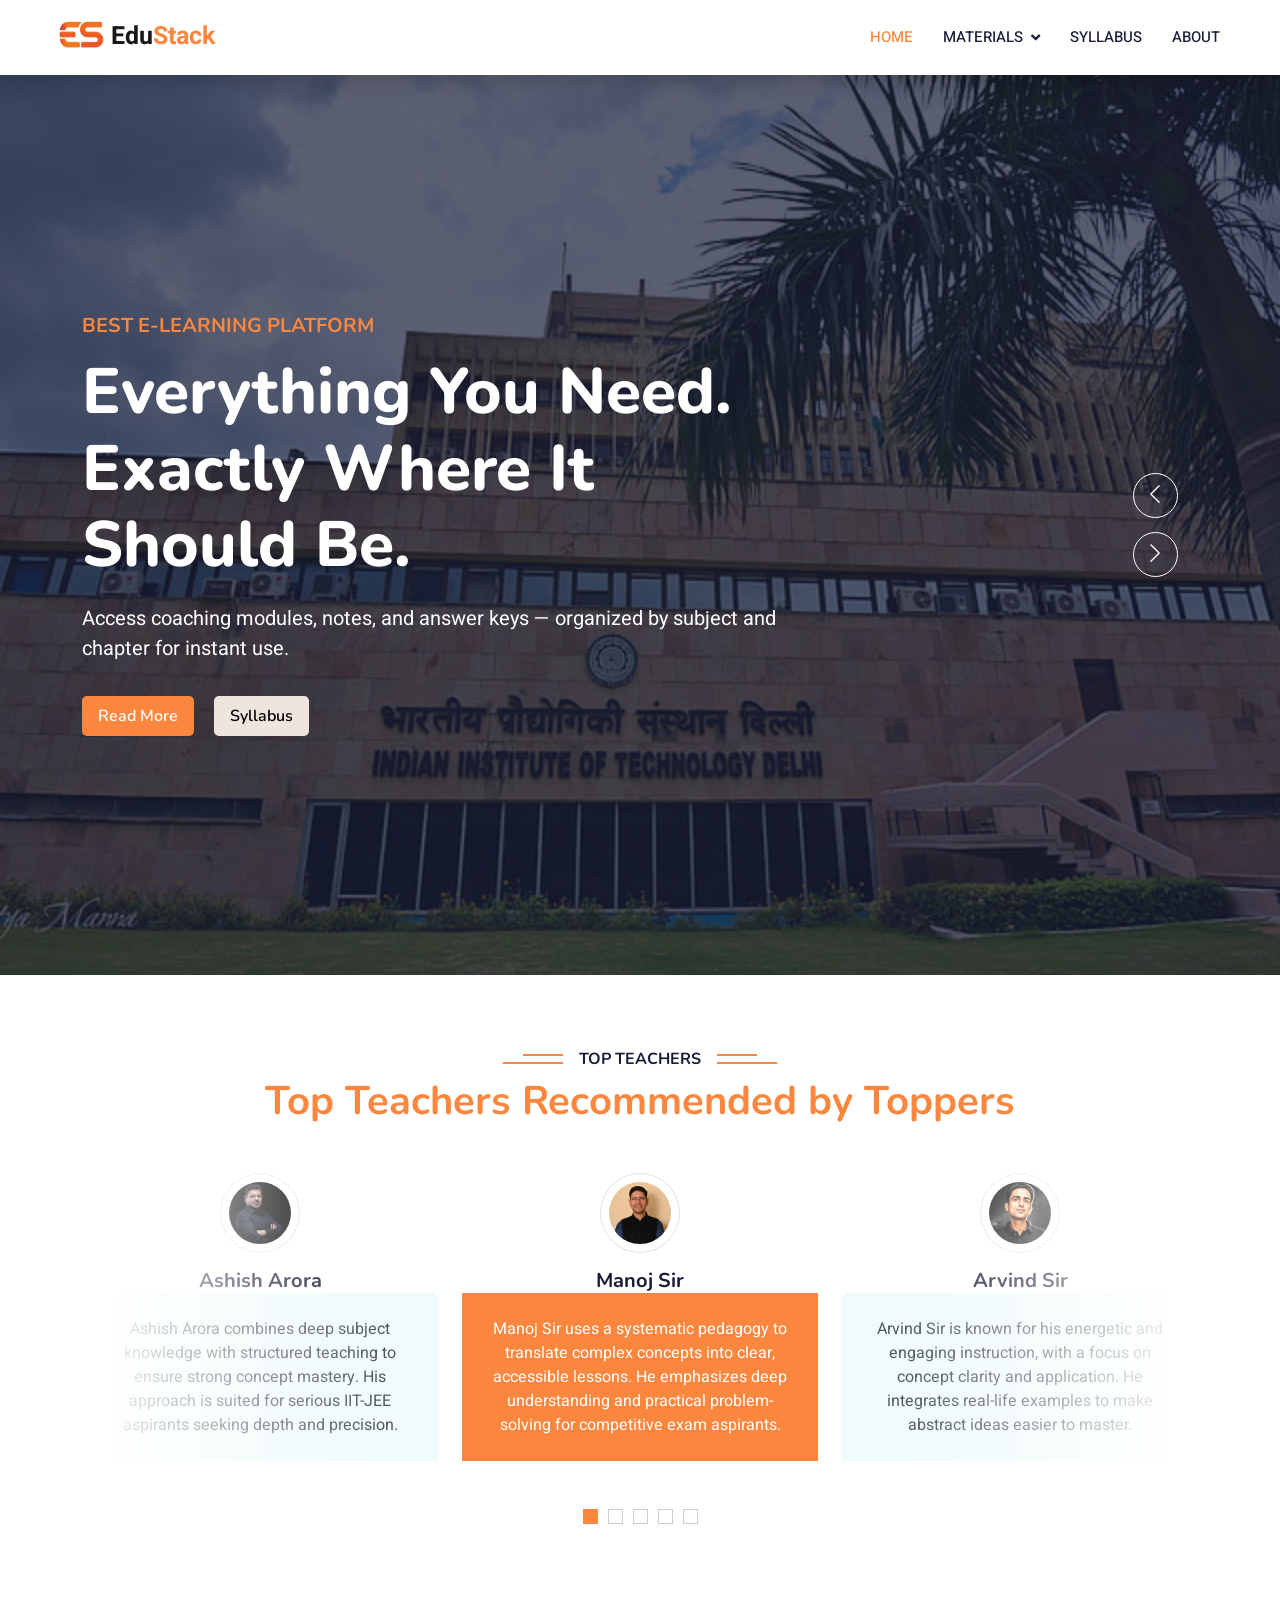
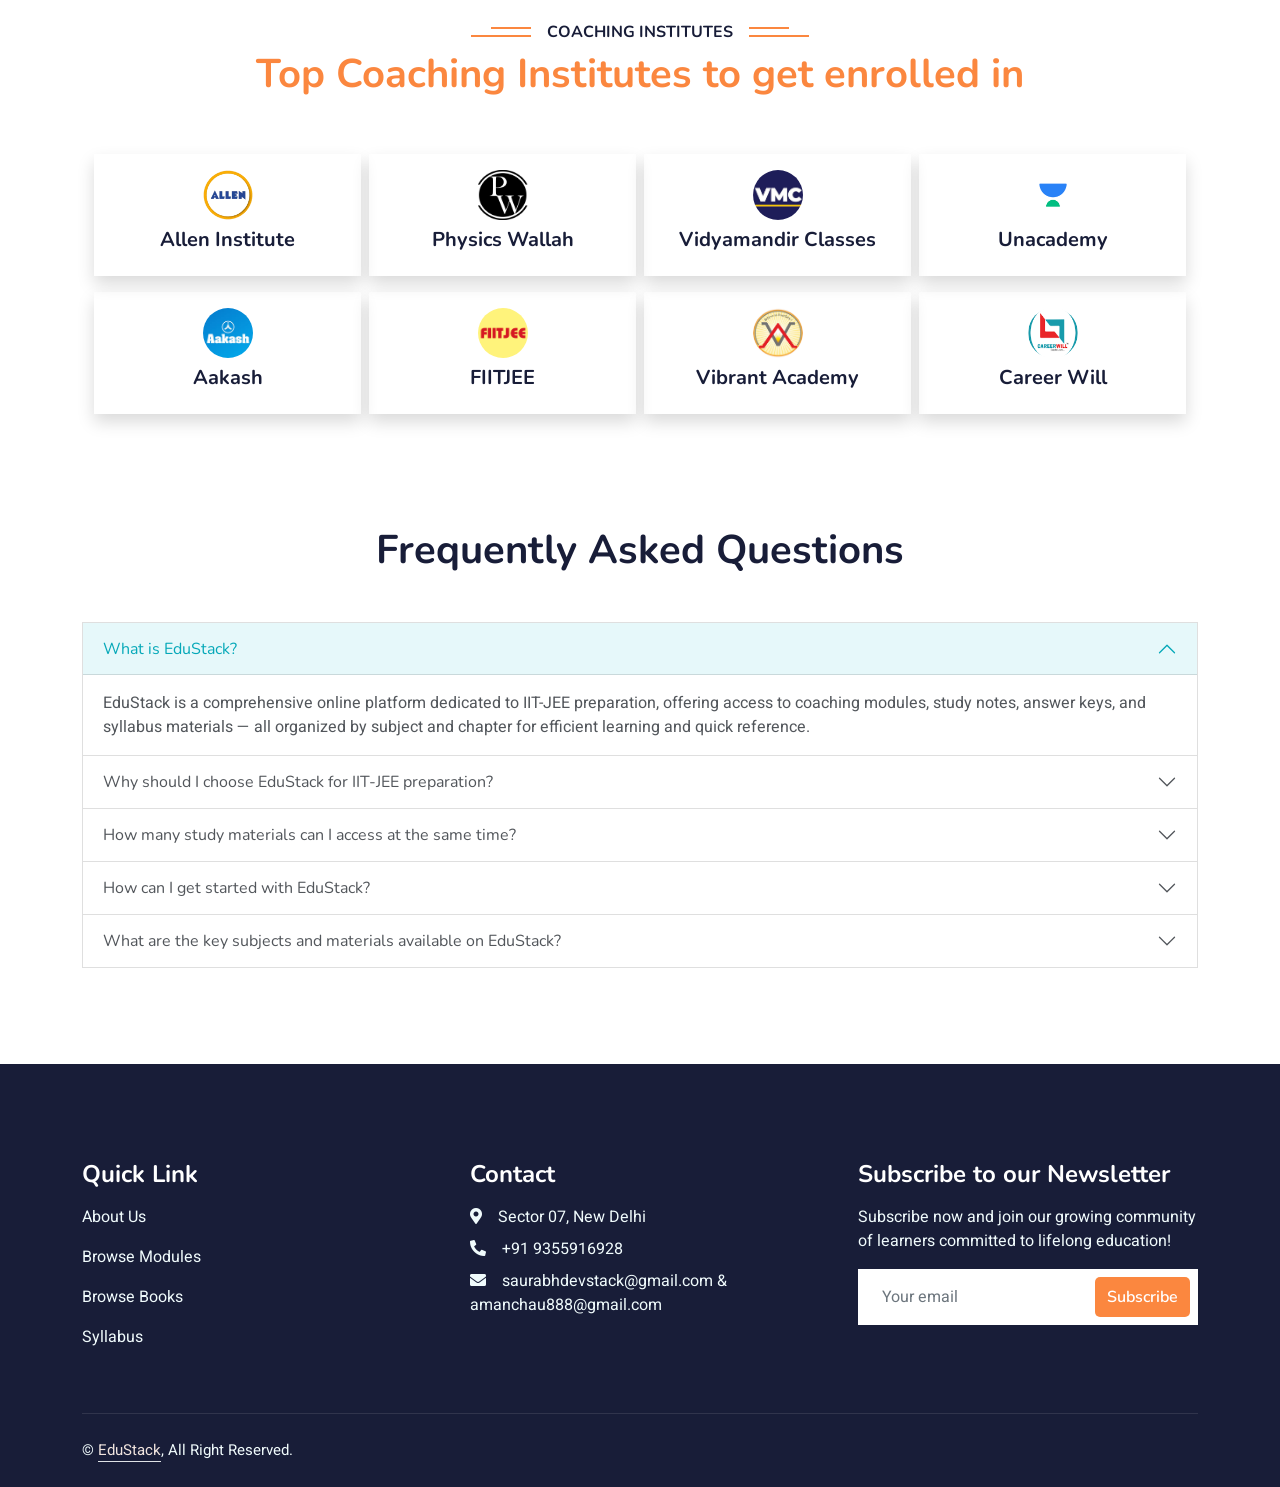
==== index.html @ 65d160c7 "Initial commit: IIT-JEE Web preparation platform" ====
<!DOCTYPE html>
<html lang="en">

<head>
    <meta charset="utf-8">
    <meta name="google-translate-customization" content="9f841e7780177523-3214ceb76f765f38-gc38c6fe6f9d06436-c">
    </meta>

    <title>EduStack : IIT-JEE Preparation</title>
    <meta content="width=device-width, initial-scale=1.0" name="viewport">
    <meta content="" name="keywords">
    <meta content="" name="description">

    <!-- Favicon -->
    <link href="img/icon.png" rel="icon">

    <!-- Google Web Fonts -->
    <link rel="preconnect" href="https://fonts.googleapis.com">
    <link rel="preconnect" href="https://fonts.gstatic.com" crossorigin>
    <link
        href="https://fonts.googleapis.com/css2?family=Heebo:wght@400;500;600&family=Nunito:wght@600;700;800&display=swap"
        rel="stylesheet">

    <!-- Icon Font Stylesheet -->
    <link href="https://cdnjs.cloudflare.com/ajax/libs/font-awesome/5.10.0/css/all.min.css" rel="stylesheet">
    <link href="https://cdn.jsdelivr.net/npm/bootstrap-icons@1.4.1/font/bootstrap-icons.css" rel="stylesheet">

    <!-- Libraries Stylesheet -->
    <link href="lib/animate/animate.min.css" rel="stylesheet">
    <link href="lib/owlcarousel/assets/owl.carousel.min.css" rel="stylesheet">

    <!-- Customized Bootstrap Stylesheet -->
    <link href="css/bootstrap.min.css" rel="stylesheet">

    <!-- Template Stylesheet -->
    <link href="css/style.css" rel="stylesheet">
   
</head>

<body>
    <!-- Spinner Start -->
    <div id="spinner"
        class="show bg-white position-fixed translate-middle w-100 vh-100 top-50 start-50 d-flex align-items-center justify-content-center">
        <div class="spinner-border text-primary" style="width: 3rem; height: 3rem;" role="status">
            <span class="sr-only">Loading...</span>
        </div>
    </div>
    <!-- Spinner End -->


    <!-- Navbar Start -->
    <nav class="navbar navbar-expand-lg bg-white navbar-light shadow sticky-top p-0">
        <a href="index.html" class="navbar-brand d-flex align-items-center px-4 px-lg-5">
            <p class="m-2 fw-bold" style="font-size: 25px;"><img src="img/icon.png" alt="" height="50px">Edu<span
                    style="color: var(--primary);">Stack</span></p>
        </a>
        <button type="button" class="navbar-toggler me-4" data-bs-toggle="collapse" data-bs-target="#navbarCollapse">
            <span class="navbar-toggler-icon"></span>
        </button>
        <div class="collapse navbar-collapse" id="navbarCollapse">
            <div class="navbar-nav ms-auto p-4 p-lg-0">
                <a href="index.html" class="nav-item nav-link active">Home</a>
                <div class="nav-item dropdown">
                    <a href="#" class="nav-link dropdown-toggle" data-bs-toggle="dropdown">Materials</a>
                    <div class="dropdown-menu fade-down m-0">
                        <a href="modules.html" class="dropdown-item">Modules</a>
                        <a href="classic.html" class="dropdown-item">Classic Books</a>
                    </div>
                </div>
                <a href="syllabus.html" class="nav-item nav-link">Syllabus</a>
                <a href="about.html" class="nav-item nav-link">About</a>
                <a href="#" class="nav-item nav-link">
                    
                </a>
            </div>
        </div>
    </nav>
    <!-- Navbar End -->


    <!-- Carousel Start -->
    <div class="container-fluid p-0 mb-4">
        <div class="owl-carousel header-carousel position-relative">
            <div class="owl-carousel-item position-relative">
                <img class="img-fluid w-100 h-100" src="img/carousel-1.jpg" alt="bg-image">
                <div class="position-absolute top-0 start-0 w-100 h-100 d-flex align-items-center"
                    style="background: #181d38b3;">
                    <div class="container">
                        <div class="row justify-content-start">
                            <div class="col-sm-10 col-lg-8">
                                <h5 class=" text-uppercase mb-3 animated slideInDown" style="color: var(--primary);">Best
                                    E-learning platform</h5>
                                <h1 class="display-3 text-white animated slideInDown">Everything You Need. Exactly Where It Should Be.</h1>
                                <p class=" text-white mb-4 pb-2">Access coaching modules, notes, and answer keys — organized by subject and chapter for instant use.</p>
                                <a href="about.html"
                                    class="btn btn-primary py-md-2 px-md-3 me-3 animated slideInLeft">Read More</a>
                                <a href="syllabus.html" class="btn btn-light py-md-2 px-md-3 animated slideInRight">Syllabus</a>
                            </div>
                        </div>
                    </div>
                </div>
            </div>
            <div class="owl-carousel-item position-relative">
                <img class="img-fluid w-100 h-100" src="img/carousel-2.jpg" alt="bg-image">
                <div class="position-absolute top-0 start-0 w-100 h-100 d-flex align-items-center"
                    style="background: rgba(24, 29, 56, .7);">
                    <div class="container">
                        <div class="row justify-content-start">
                            <div class="col-sm-10 col-lg-8">
                                <h5 class="text-uppercase mb-3 animated slideInDown" style="color: var(--primary);">Organized Learning</h5>
                                <h1 class="display-3 text-white animated slideInDown">Your Modules. Structured. Easy to Navigate.
                                </h1>
                                <p class="text-white mb-4 pb-2">Browse by coaching, subject, and chapter — no more wasting time searching inside large PDFs.</p>
                                <a href="modules.html"
                                    class="btn btn-primary py-md-2 px-md-3 me-3 animated slideInLeft">Browse Modules</a>
                                <a href="classic.html" class="btn btn-light py-md-2 px-md-3 animated slideInRight">Books</a>
                            </div>
                        </div>
                    </div>
                </div>
            </div>
        </div>
    </div>
    <!-- Carousel End -->


    <!-- Service Start -->
    <div class="container-xxl py-5">
        <div class="container">
            <div class="row g-2 text-center">
                <div class="col-12 wow fadeInUp" data-wow-delay="0.3s">
                    <h6 class="section-title bg-white text-center px-3">Top Teachers</h6>
                    <h1 style="color: var(--primary);">Top Teachers Recommended by Toppers</h1>
                    <!-- <p class="mb-5">
                        Learn from the most trusted teachers chosen by high-performing students. No confusion — just proven guidance for Physics, Chemistry, and Maths.
                    </p> -->
                    <p class="mb-5"></p>
                </div>
            </div>
            <div class="owl-carousel testimonial-carousel position-relative">
                <div class="testimonial-item text-center">
                    <img class="border rounded-circle p-2 mx-auto mb-3" src="img/icon1.jpg" style="width: 80px; height: 80px;">
                    <h5 class="mb-0">Manoj Sir</h5>
                    <div class="testimonial-text bg-light text-center p-4">
                        <p class="mb-0">Manoj Sir uses a systematic pedagogy to translate complex concepts into clear, accessible lessons. He emphasizes deep understanding and practical problem-solving for competitive exam aspirants.</p>
                    </div>
                </div>
                <div class="testimonial-item text-center">
                    <img class="border rounded-circle p-2 mx-auto mb-3" src="img/icon2.jpg" style="width: 80px; height: 80px;">
                    <h5 class="mb-0">Arvind Sir</h5>
                    <div class="testimonial-text bg-light text-center p-4">
                        <p class="mb-0">Arvind Sir is known for his energetic and engaging instruction, with a focus on concept clarity and application. He integrates real-life examples to make abstract ideas easier to master.</p>
                    </div>
                </div>
                <div class="testimonial-item text-center">
                    <img class="border rounded-circle p-2 mx-auto mb-3" src="img/icon3.jpg" style="width: 80px; height: 80px;">
                    <h5 class="mb-0">Nitin Vijay Sir</h5>
                    <div class="testimonial-text bg-light text-center p-4">
                        <p class="mb-0">Nitin Vijay Sir delivers structured lessons with step-by-step clarity and exam-focused strategy. His method improves students’ problem-solving efficiency and confidence for competitive exams.</p>
                    </div>
                </div>
                <div class="testimonial-item text-center">
                    <img class="border rounded-circle p-2 mx-auto mb-3" src="img/icon4.jpg" style="width: 80px; height: 80px;">
                    <h5 class="mb-0">MS Chouhan Sir</h5>
                    <div class="testimonial-text bg-light text-center p-4">
                        <p class="mb-0">MS Chouhan Sir is a veteran instructor who simplifies complex ideas and builds advanced problem-solving skills. His systematic framework is designed to prepare students for high-level competitive challenges.</p>
                    </div>
                </div>
                <div class="testimonial-item text-center">
                    <img class="border rounded-circle p-2 mx-auto mb-3" src="img/icon5.jpg" style="width: 80px; height: 80px;">
                    <h5 class="mb-0">Ashish Arora</h5>
                    <div class="testimonial-text bg-light text-center p-4">
                        <p class="mb-0">Ashish Arora combines deep subject knowledge with structured teaching to ensure strong concept mastery. His approach is suited for serious IIT-JEE aspirants seeking depth and precision.</p>
                    </div>
                </div>
            </div>
        </div>
    </div>
    <!-- Service End -->


    <!-- Categories Start -->
    <div class="container-xxl py-5 category">
        <div class="container">
            <div class="text-center wow fadeInUp" data-wow-delay="0.1s">
                <h6 class="section-title bg-white text-center px-3">Coaching Institutes</h6>
                <h1 class="mb-5" style="color: var(--primary);">Top Coaching Institutes to get enrolled in</h1>
            </div>
            <div class="row g-2 m-2">
                <div class="col-lg-3 col-md-6  text-center">
                    <div class="content shadow p-3 mb-2 wow fadeInUp" data-wow-delay="0.3s">

                        <img src="img/cat1.png" class="img-fluid" alt="categories"></i>

                        <h5 class="my-2">
                            <a href="#" class="text-center">Allen Institute</a>
                        </h5>
                    </div>
                </div>
                <div class="col-lg-3 col-md-6  text-center">
                    <div class="content shadow p-3 mb-2 wow fadeInUp" data-wow-delay="0.3s">

                        <img src="img/cat2.png" class="img-fluid" alt="categories"></i>

                        <h5 class="my-2">
                            <a href="#" class="text-center">Physics Wallah</a>
                        </h5>
                    </div>
                </div>
                <div class="col-lg-3 col-md-6  text-center">
                    <div class="content shadow p-3 mb-2 wow fadeInUp" data-wow-delay="0.3s">

                        <img src="img/cat4.png" class="img-fluid" alt="categories" style="border-radius: 50%;"></i>

                        <h5 class="my-2">
                            <a href="#" class="text-center">Vidyamandir Classes</a>
                        </h5>
                    </div>
                </div>
                <div class="col-lg-3 col-md-6  text-center">
                    <div class="content shadow p-3 mb-2 wow fadeInUp" data-wow-delay="0.3s">

                        <img src="img/cat3.png" class="img-fluid" alt="categories"></i>

                        <h5 class="my-2">
                            <a href="#" class="text-center">Unacademy</a>
                        </h5>
                    </div>
                </div>
                <div class="col-lg-3 col-md-6  text-center">
                    <div class="content shadow p-3 mb-2 wow fadeInUp" data-wow-delay="0.3s">

                        <img src="img/cat5.jpg" class="img-fluid" alt="categories" style="border-radius: 50%;"></i>

                        <h5 class="my-2">
                            <a href="#" class="text-center">Aakash</a>
                        </h5>
                    </div>
                </div>
                <div class="col-lg-3 col-md-6  text-center">
                    <div class="content shadow p-3 mb-2 wow fadeInUp" data-wow-delay="0.3s">

                        <img src="img/cat6.png" class="img-fluid" alt="categories" style="border-radius: 50%;"></i>

                        <h5 class="my-2">
                            <a href="#" class="text-center">FIITJEE</a>
                        </h5>
                    </div>
                </div>
                <div class="col-lg-3 col-md-6  text-center">
                    <div class="content shadow p-3 mb-2 wow fadeInUp" data-wow-delay="0.3s">

                        <img src="img/cat7.jpg" class="img-fluid" alt="categories" style="border-radius: 50%;"></i>

                        <h5 class="my-2">
                            <a href="#" class="text-center">Vibrant Academy</a>
                        </h5>
                    </div>
                </div>
                <div class="col-lg-3 col-md-6  text-center">
                    <div class="content shadow p-3 mb-2 wow fadeInUp" data-wow-delay="0.3s">

                        <img src="img/cat8.png" class="img-fluid" alt="categories" style="border-radius: 50%;"></i>

                        <h5 class="my-2">
                            <a href="#" class="text-center">Career Will</a>
                        </h5>
                    </div>
                </div>
            </div>
        </div>
    </div>
    <!-- Categories End -->

    <!-- FAQ Start  -->
    <div class="container-xxl py-5 category">
        <div class="container">
            <div class="text-center wow fadeInUp" data-wow-delay="0.1s">
                
                <h1 class="mb-5">Frequently Asked Questions</h1>
            </div>
            <div class="row g-2">
                <div class="col-12">
                    <div class="accordion" id="accordionExample">
                        <div class="accordion-item">
                          <h2 class="accordion-header">
                            <button class="accordion-button" type="button" data-bs-toggle="collapse" data-bs-target="#collapseOne" aria-expanded="true" aria-controls="collapseOne">
                                What is EduStack?
                            </button>
                          </h2>
                          <div id="collapseOne" class="accordion-collapse collapse show" data-bs-parent="#accordionExample">
                            <div class="accordion-body">
                                EduStack is a comprehensive online platform dedicated to IIT-JEE preparation, offering access to coaching modules, study notes, answer keys, and syllabus materials — all organized by subject and chapter for efficient learning and quick reference.
                            </div>
                          </div>
                        </div>
                        <div class="accordion-item">
                          <h2 class="accordion-header">
                            <button class="accordion-button collapsed" type="button" data-bs-toggle="collapse" data-bs-target="#collapseTwo" aria-expanded="false" aria-controls="collapseTwo">
                                Why should I choose EduStack for IIT-JEE preparation?
                            </button>
                          </h2>
                          <div id="collapseTwo" class="accordion-collapse collapse" data-bs-parent="#accordionExample">
                            <div class="accordion-body">
                                EduStack is designed specifically for IIT-JEE aspirants, providing high-quality, structured content that aligns with the exam syllabus. Our materials are curated to help you build a strong foundation, practice effectively, and track your progress towards cracking the IIT-JEE exam.
                            </div>
                          </div>
                        </div>
                        <div class="accordion-item">
                          <h2 class="accordion-header">
                            <button class="accordion-button collapsed" type="button" data-bs-toggle="collapse" data-bs-target="#collapseThree" aria-expanded="false" aria-controls="collapseThree">
                                How many study materials can I access at the same time?
                            </button>
                          </h2>
                          <div id="collapseThree" class="accordion-collapse collapse" data-bs-parent="#accordionExample">
                            <div class="accordion-body">
                                You can access all available modules, notes, and materials simultaneously on EduStack. Our platform is designed for comprehensive study, allowing you to switch between subjects and chapters as needed.
                            </div>
                          </div>
                        </div>
                        <div class="accordion-item">
                            <h2 class="accordion-header">
                              <button class="accordion-button collapsed" type="button" data-bs-toggle="collapse" data-bs-target="#collapseFour" aria-expanded="false" aria-controls="collapseFour">
                                How can I get started with EduStack?
                              </button>
                            </h2>
                            <div id="collapseFour" class="accordion-collapse collapse" data-bs-parent="#accordionExample">
                                <div class="accordion-body">
                                Simply click on the "Materials" tab in the navigation bar and browse your required materials for IIT-JEE preparation. We have also given you access to download material directly to your device for offline use. You can explore modules, notes, and syllabus materials organized by subject and chapter to start your preparation journey.    
                                </div>
                            </div>
                          </div>
                          <div class="accordion-item">
                            <h2 class="accordion-header">
                              <button class="accordion-button collapsed" type="button" data-bs-toggle="collapse" data-bs-target="#collapseFive" aria-expanded="false" aria-controls="collapseFive">
                                What are the key subjects and materials available on EduStack?
                              </button>
                            </h2>
                            <div id="collapseFive" class="accordion-collapse collapse" data-bs-parent="#accordionExample">
                              <div class="accordion-body">
                                EduStack covers all essential subjects for IIT-JEE preparation, including Physics, Chemistry, and Mathematics. Our materials include comprehensive modules, detailed notes, classic reference books, and syllabus breakdowns to help you master each topic.

                                <p>Key materials include:</p>
                                <ul>
                                    <li>Subject-wise coaching modules</li>
                                    <li>Detailed study notes and answer keys</li>
                                    <li>Classic reference books</li>
                                    <li>Complete syllabus coverage</li>
                                </ul>
                              </div>
                            </div>
                          </div>
                      </div>
                </div>
            </div>
        </div>
    </div>
    <!-- FAQ End  -->

    <!-- Footer Start -->
    <div class="container-fluid bg-dark text-light footer pt-5 mt-5 wow fadeIn" data-wow-delay="0.1s">
        <div class="container py-5">
            <div class="row g-5">
                <div class="col-lg-4 col-md-6">
                    <h4 class="text-white mb-3">Quick Link</h4>
                    <p><a class="text-light" href="about.html">About Us</a></p>
                    <p><a class="text-light" href="modules.html">Browse Modules</a></p>
                    <p><a class="text-light" href="classic.html">Browse Books</a></p>
                    <p><a class="text-light" href="syllabus.html">Syllabus</a></p>
                </div>
                <div class="col-lg-4 col-md-6">
                    <h4 class="text-white mb-3">Contact</h4>
                    <p class="mb-2"><i class="fa fa-map-marker-alt me-3"></i>Sector 07, New Delhi</p>
                    <p class="mb-2"><i class="fa fa-phone-alt me-3"></i>+91 9355916928</p>
                    <p class="mb-2"><i class="fa fa-envelope me-3"></i>saurabhdevstack@gmail.com & amanchau888@gmail.com</p>
                </div>

                <div class="col-lg-4 col-md-6">
                    <h4 class="text-white mb-3">Subscribe to our Newsletter</h4>
                    <p>Subscribe now and join our growing community of learners committed to lifelong education! </p>
                    <div class="position-relative mx-auto" style="max-width: 400px;">
                        <form action="#">
                            <input class="form-control border-0 w-100 py-3 ps-4 pe-5" type="email"
                                placeholder="Your email" required>
                            <button type="submit"
                                class="btn btn-primary py-2 position-absolute top-0 end-0 mt-2 me-2"><a
                                    href="mailto:saurabhdevstack@gmail.com">Subscribe</a></button>
                        </form>
                    </div>
                </div>
            </div>
        </div>
        <div class="container">
            <div class="copyright">
                <div class="row">
                    <div class="col-md-6 text-center text-md-start mb-3 mb-md-0">
                        &copy; <a class="border-bottom" href="index.html">EduStack</a>, All Right Reserved.

                    </div>
                </div>
            </div>
        </div>
    </div>
    <!-- Footer End -->


    <!-- JavaScript Libraries -->
    <script src="https://code.jquery.com/jquery-3.4.1.min.js"></script>
    <script src="https://cdn.jsdelivr.net/npm/bootstrap@5.0.0/dist/js/bootstrap.bundle.min.js"></script>
    <script src="lib/wow/wow.min.js"></script>
    <script src="lib/easing/easing.min.js"></script>
    <script src="lib/owlcarousel/owl.carousel.min.js"></script>

    <!-- Template Javascript -->
    <script src="js/main.js"></script>
</body>

</html>
---- css/style.css ----
/********** Template CSS **********/
:root {
    --primary: #fb873f;
    --boldPrimary: #e4600e;
    --light: #f0e4de;
    --boldLight: #eadfd8;
    --dark: #181d38;
}

.btn {
    background-color: var(--primary);
    border: none;
    border-radius: 5px;
}

.btn a {
    text-decoration: none;
    color: #fff;
}

.btn:hover {
    background: var(--boldPrimary);
}

.btn:hover a {
    color: var(--primary) !important;
}

.btn-light {
    background-color: var(--light);
}

.btn-light:hover {
    background: var(--boldLight);
}

.fw-medium {
    font-weight: 600 !important;
}

.fw-semi-bold {
    font-weight: 700 !important;
}


/*** Spinner ***/
#spinner {
    opacity: 0;
    visibility: hidden;
    transition: opacity .5s ease-out, visibility 0s linear .5s;
    z-index: 99999;
}

#spinner.show {
    transition: opacity .5s ease-out, visibility 0s linear 0s;
    visibility: visible;
    opacity: 1;
}


/*** Button ***/
.btn {
    font-family: 'Nunito', sans-serif;
    font-weight: 600;
    transition: .5s;
}

.btn.btn-primary,
.btn.btn-secondary {
    color: #FFFFFF;
}

.btn-square {
    width: 38px;
    height: 38px;
}

.btn-sm-square {
    width: 32px;
    height: 32px;
}

.btn-lg-square {
    width: 48px;
    height: 48px;
}

.btn-square,
.btn-sm-square,
.btn-lg-square {
    padding: 0;
    display: flex;
    align-items: center;
    justify-content: center;
    font-weight: normal;
    border-radius: 0px;
}


/*** Navbar ***/
.navbar .dropdown-toggle::after {
    border: none;
    content: "\f107";
    font-family: "Font Awesome 5 Free";
    font-weight: 900;
    vertical-align: middle;
    margin-left: 8px;
}

.navbar-light .navbar-nav .nav-link {
    margin-right: 30px;
    padding: 25px 0;
    color: #FFFFFF;
    font-size: 15px;
    text-transform: uppercase;
    outline: none;
}
.navbar .navbar-brand img{
    margin-top: -5px;
    padding-right: 5px;
}

.navbar-light .navbar-nav .nav-link:hover,
.navbar-light .navbar-nav .nav-link.active,
.dropdown-item.active {
    color: var(--primary);
    background: transparent!important;
}

@media (max-width: 991.98px) {
    .navbar-light .navbar-nav .nav-link {
        margin-right: 0;
        padding: 10px 0;
    }

    .navbar-light .navbar-nav {
        border-top: 1px solid #EEEEEE;
    }
}

.navbar-light .navbar-brand,
.navbar-light a.btn {
    height: 75px;
}

.navbar-light .navbar-nav .nav-link {
    color: var(--dark);
    font-weight: 500;
}

.navbar-light.sticky-top {
    top: -100px;
    transition: .5s;
}

.navbar-toggler-icon {
    color: var(--primary);
}

.navbar-toggler {
    border: 2px solid var(--primary);
}

@media (min-width: 992px) {
    .navbar .nav-item .dropdown-menu {
        display: block;
        margin-top: 0;
        opacity: 0;
        visibility: hidden;
        transition: .5s;
    }

    .navbar .dropdown-menu.fade-down {
        top: 100%;
        transform: rotateX(-75deg);
        transform-origin: 0% 0%;
    }

    .navbar .nav-item:hover .dropdown-menu {
        top: 100%;
        transform: rotateX(0deg);
        visibility: visible;
        transition: .5s;
        opacity: 1;
    }
}

/*** Header carousel ***/

.header-carousel .owl-carousel-item {
    position: relative;
    height: 100vh;
}

.header-carousel p {
    margin-top: 20px;
    font-size: 20px;
    line-height: 30px;
}

@media (max-width: 1300px) {
    .header-carousel .owl-carousel-item {
        position: relative;
        min-height: 80vh;
    }

    .header-carousel .owl-carousel-item img {
        position: absolute;
        width: 100%;
        height: 100%;
        object-fit: cover;
    }
}

@media (max-width: 768px) {
    .header-carousel .owl-carousel-item {
        position: relative;
        min-height: 500px;
    }

    .header-carousel .owl-carousel-item img {
        position: absolute;
        width: 100%;
        height: 100%;
        object-fit: cover;
    }
}

@media (max-width: 430px) {

    .header-carousel .owl-carousel-item {
        position: relative;
        height: 500px;
    }

    .header-carousel .owl-carousel-item img {
        position: absolute;
        width: 100%;
        height: 100%;
        object-fit: cover;
    }

    .header-carousel h1 {
        font-size: 30px;
        line-height: 30px;
    }

    .header-carousel p {
        margin-top: 20px;
        font-size: 15px;
        line-height: 20px;
    }
}

@media (max-width: 767.98px) {
    .owl-nav {
        display: none !important;
    }
}

.header-carousel .owl-nav {
    position: absolute;
    top: 50%;
    right: 8%;
    transform: translateY(-50%);
    display: flex;
    flex-direction: column;
}

.header-carousel .owl-nav .owl-prev,
.header-carousel .owl-nav .owl-next {
    margin: 7px 0;
    width: 45px;
    height: 45px;
    display: flex;
    align-items: center;
    justify-content: center;
    color: #FFFFFF;
    background: transparent;
    border: 1px solid #FFFFFF;
    font-size: 22px;
    transition: .5s;
    border-radius: 50%;
}

.header-carousel .owl-nav .owl-prev:hover,
.header-carousel .owl-nav .owl-next:hover {
    background: var(--primary);
    border-color: var(--primary);
}

.page-header {
    background: linear-gradient(rgba(24, 29, 56, .7), rgba(24, 29, 56, .7)), url(../img/carousel-1.jpg);
    background-position: center center;
    background-repeat: no-repeat;
    background-size: cover;
}

.page-header-inner {
    background: rgba(15, 23, 43, .7);
}

.breadcrumb-item+.breadcrumb-item::before {
    color: var(--light);
}


/*** Section Title ***/
.section-title {
    position: relative;
    display: inline-block;
    text-transform: uppercase;
}

.section-title::before {
    position: absolute;
    content: "";
    width: calc(100% + 80px);
    height: 2px;
    top: 4px;
    left: -40px;
    background: var(--primary);
    z-index: -1;
}

.section-title::after {
    position: absolute;
    content: "";
    width: calc(100% + 120px);
    height: 2px;
    bottom: 5px;
    left: -60px;
    background: var(--primary);
    z-index: -1;
}

.section-title.text-start::before {
    width: calc(100% + 40px);
    left: 0;
}

.section-title.text-start::after {
    width: calc(100% + 60px);
    left: 0;
}


/*** Service ***/
.service-item {
    transition: .5s;
}


.service-item i {
    color: var(--primary);
}

.service-item:hover {
    margin-top: -10px;
    background: var(--primary);
}

.service-item * {
    transition: all .3s ease-in-out;
}

.service-item:hover * {
    color: #fff !important;
}

.course-item img {
    width: 100%;
    height: 200px;
    border-radius: 5px;
}

/*** Categories & Courses ***/

.category .content {
    cursor: pointer;
    transition: .5s;
}

.category .content:hover {
    background-color: var(--primary);
    color: #fff;
}

.category .content h5 a {
    text-decoration: none;
    color: var(--dark);
    transition: all 0.3s ease-in-out;
}

.category .content:hover h5 a {
    color: #fff !important;
}

.category img {
    width: 50px;
    height: 50px;
}

.category img,
.course-item img {
    transition: .5s;
}

.category a:hover img,
.course-item:hover img {
    transform: scale(1.1);
    margin-top: -10px;
}


/*** Team ***/
.team-item img {
    transition: .5s;
}

.team-item:hover img {
    transform: scale(1.1);
}


/*** Testimonial ***/
.testimonial-carousel::before {
    position: absolute;
    content: "";
    top: 0;
    left: 0;
    height: 100%;
    width: 0;
    background: linear-gradient(to right, rgba(255, 255, 255, 1) 0%, rgba(255, 255, 255, 0) 100%);
    z-index: 1;
}

.testimonial-carousel::after {
    position: absolute;
    content: "";
    top: 0;
    right: 0;
    height: 100%;
    width: 0;
    background: linear-gradient(to left, rgba(255, 255, 255, 1) 0%, rgba(255, 255, 255, 0) 100%);
    z-index: 1;
}

@media (min-width: 768px) {

    .testimonial-carousel::before,
    .testimonial-carousel::after {
        width: 200px;
    }
}

@media (min-width: 992px) {

    .testimonial-carousel::before,
    .testimonial-carousel::after {
        width: 300px;
    }
}

.testimonial-carousel .owl-item .testimonial-text,
.testimonial-carousel .owl-item.center .testimonial-text * {
    transition: .5s;
}

.testimonial-carousel .owl-item.center .testimonial-text {
    background: var(--primary) !important;
}

.testimonial-carousel .owl-item.center .testimonial-text * {
    color: #FFFFFF !important;
}

.testimonial-carousel .owl-dots {
    margin-top: 24px;
    display: flex;
    align-items: flex-end;
    justify-content: center;
}

.testimonial-carousel .owl-dot {
    position: relative;
    display: inline-block;
    margin: 0 5px;
    width: 15px;
    height: 15px;
    border: 1px solid #CCCCCC;
    transition: .5s;
}

.testimonial-carousel .owl-dot.active {
    background: var(--primary);
    border-color: var(--primary);
}


/*** Footer ***/
.footer .btn.btn-social {
    margin-right: 5px;
    width: 35px;
    height: 35px;
    display: flex;
    align-items: center;
    justify-content: center;
    color: var(--light);
    font-weight: normal;
    border: 1px solid #FFFFFF;
    border-radius: 35px;
    transition: .3s;
}

.footer .btn.btn-social:hover {
    color: var(--primary);
}

.footer .btn.btn-link {
    display: block;
    margin-bottom: 5px;
    padding: 0;
    text-align: left;
    color: #FFFFFF;
    font-size: 15px;
    font-weight: normal;
    text-transform: capitalize;
    transition: .3s;
}

.footer .btn.btn-link::before {
    position: relative;
    content: "\f105";
    font-family: "Font Awesome 5 Free";
    font-weight: 900;
    margin-right: 10px;
}

.footer .btn.btn-link:hover {
    letter-spacing: 1px;
    box-shadow: none;
}

.footer .copyright {
    padding: 25px 0;
    font-size: 15px;
    border-top: 1px solid rgba(256, 256, 256, .1);
}

.footer .copyright a {
    color: var(--light);
}

.footer .footer-menu a {
    margin-right: 15px;
    padding-right: 15px;
    border-right: 1px solid rgba(255, 255, 255, .1);
}

.footer .footer-menu a:last-child {
    margin-right: 0;
    padding-right: 0;
    border-right: none;
}

/* modules */
.module-card .card {
    background-color: #ffffff;
    border-radius: 4px;
}

.module-card .badge {
    background-color: var(--light);
    color: var(--dark);
    border-radius: 2px;
    padding: 5px;
    text-transform: capitalize;
}

.module-card .card-title {
    color: var(--dark);
    font-weight: 600;
}

.module-card .card-text {
    text-transform: capitalize;
    font-family: "Nunito", sans-serif;
    color: var(--dark);
}

.module-card .btn-open {
    background: var(--primary);
    color: #ffffff;
}
#modulesContainer .module-card{
    position: relative;
}
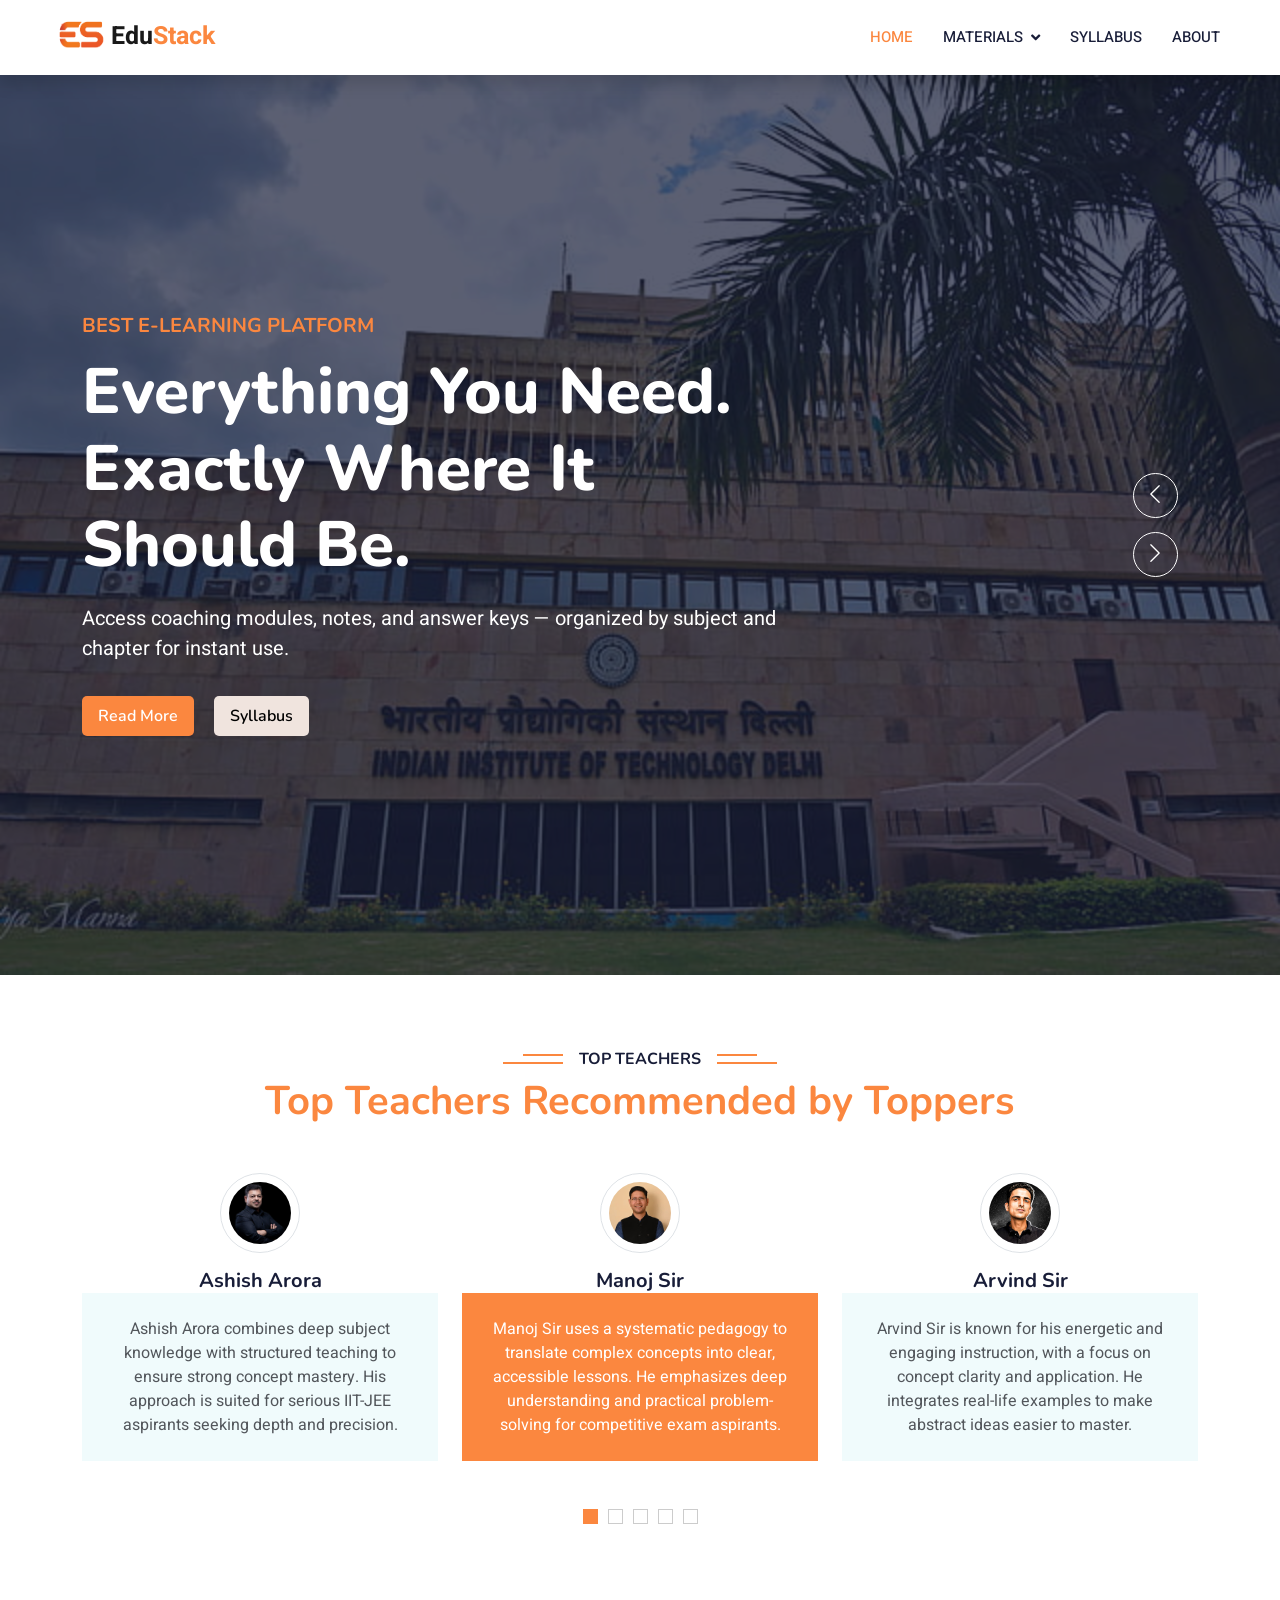
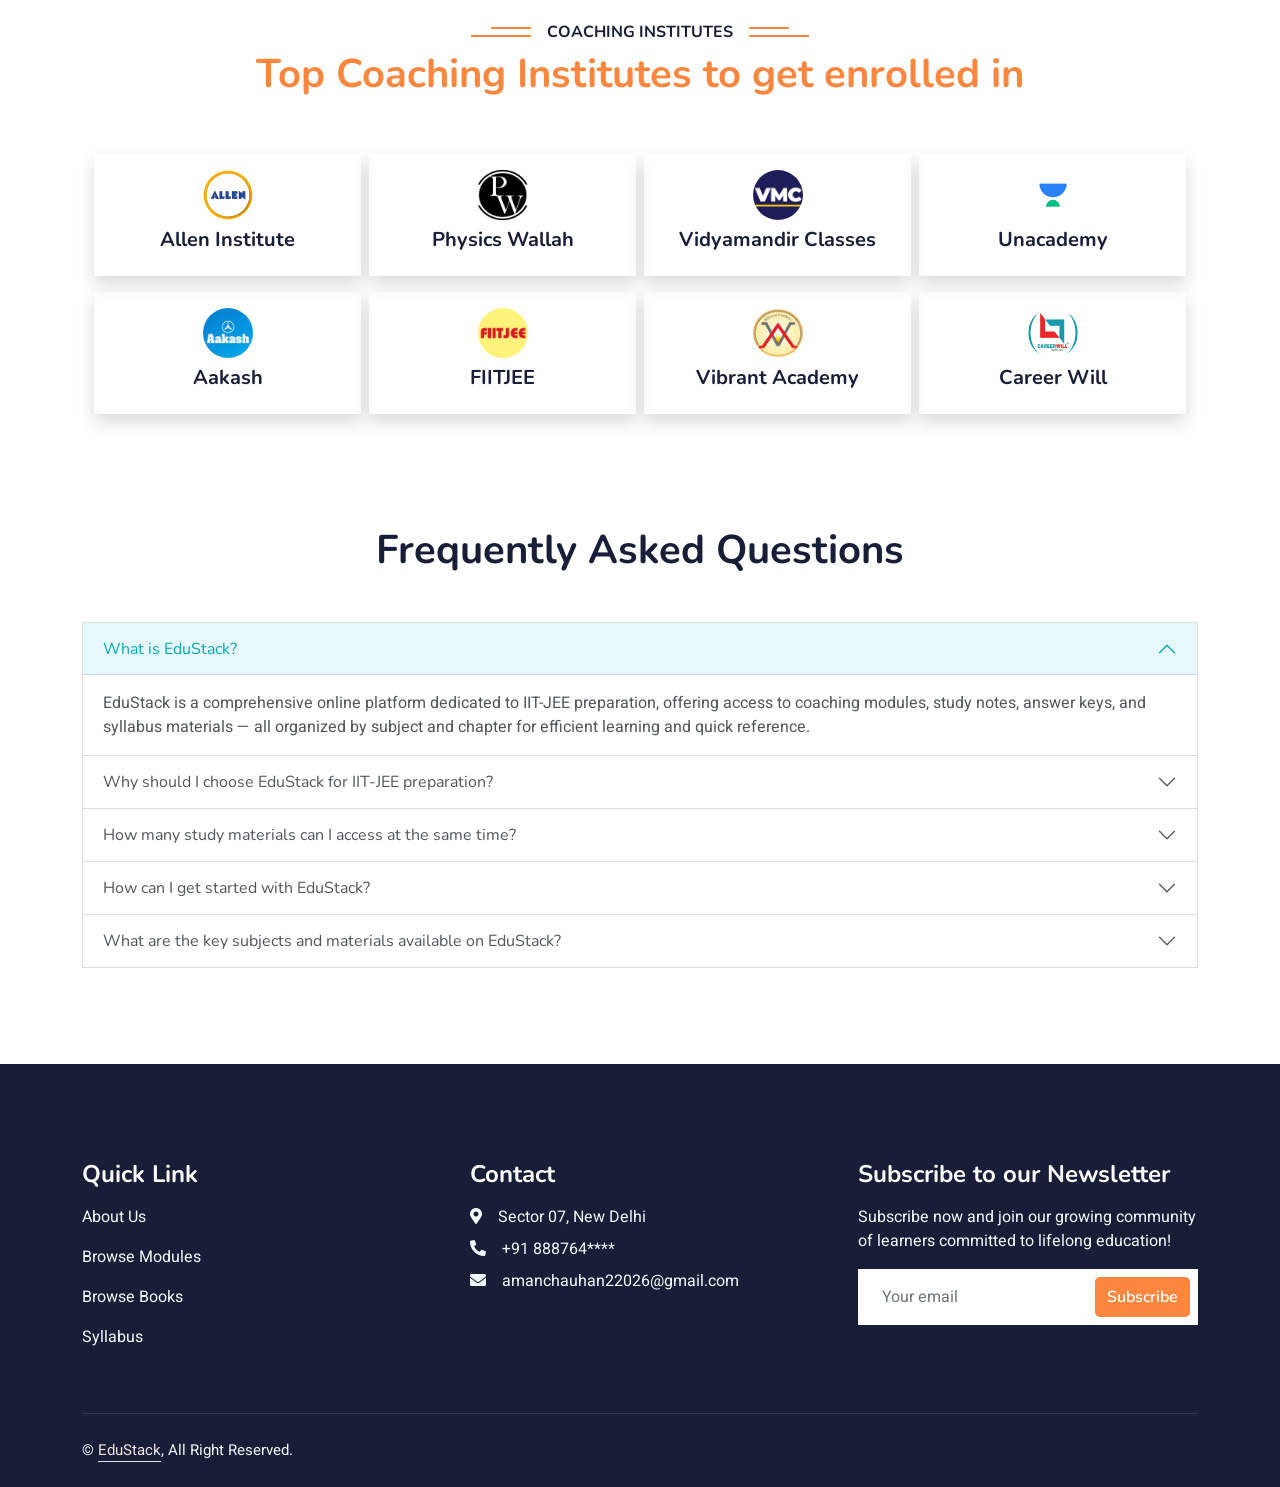
==== commit 8678834c: "details changed" ====
--- a/index.html
+++ b/index.html
@@ -371,8 +371,8 @@
                 <div class="col-lg-4 col-md-6">
                     <h4 class="text-white mb-3">Contact</h4>
                     <p class="mb-2"><i class="fa fa-map-marker-alt me-3"></i>Sector 07, New Delhi</p>
-                    <p class="mb-2"><i class="fa fa-phone-alt me-3"></i>+91 9355916928</p>
-                    <p class="mb-2"><i class="fa fa-envelope me-3"></i>saurabhdevstack@gmail.com & amanchau888@gmail.com</p>
+                    <p class="mb-2"><i class="fa fa-phone-alt me-3"></i>+91 888764****</p>
+                    <p class="mb-2"><i class="fa fa-envelope me-3"></i>amanchauhan22026@gmail.com</p>
                 </div>
 
                 <div class="col-lg-4 col-md-6">
@@ -384,7 +384,7 @@
                                 placeholder="Your email" required>
                             <button type="submit"
                                 class="btn btn-primary py-2 position-absolute top-0 end-0 mt-2 me-2"><a
-                                    href="mailto:saurabhdevstack@gmail.com">Subscribe</a></button>
+                                    href="mailto:amanchauhan22026@gmail.com">Subscribe</a></button>
                         </form>
                     </div>
                 </div>
@@ -415,4 +415,4 @@
     <script src="js/main.js"></script>
 </body>
 
-</html>+</html>
